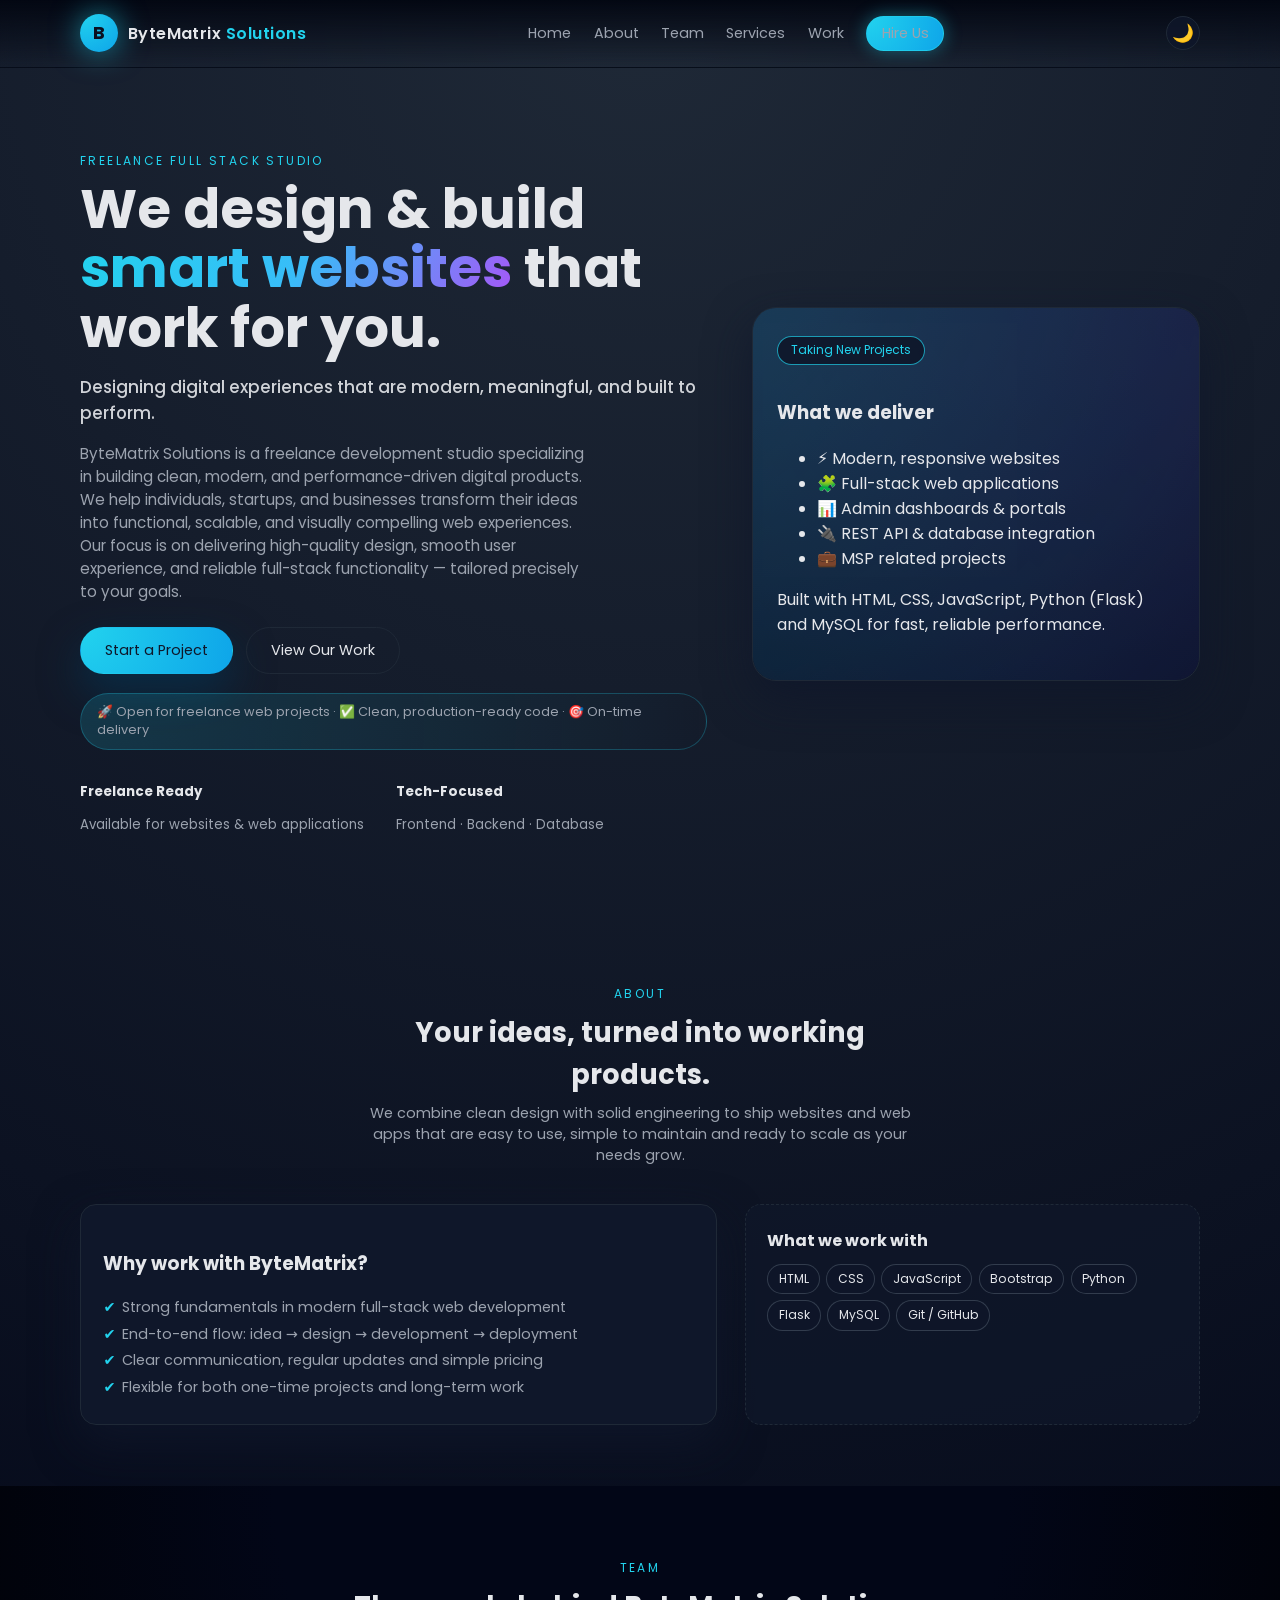
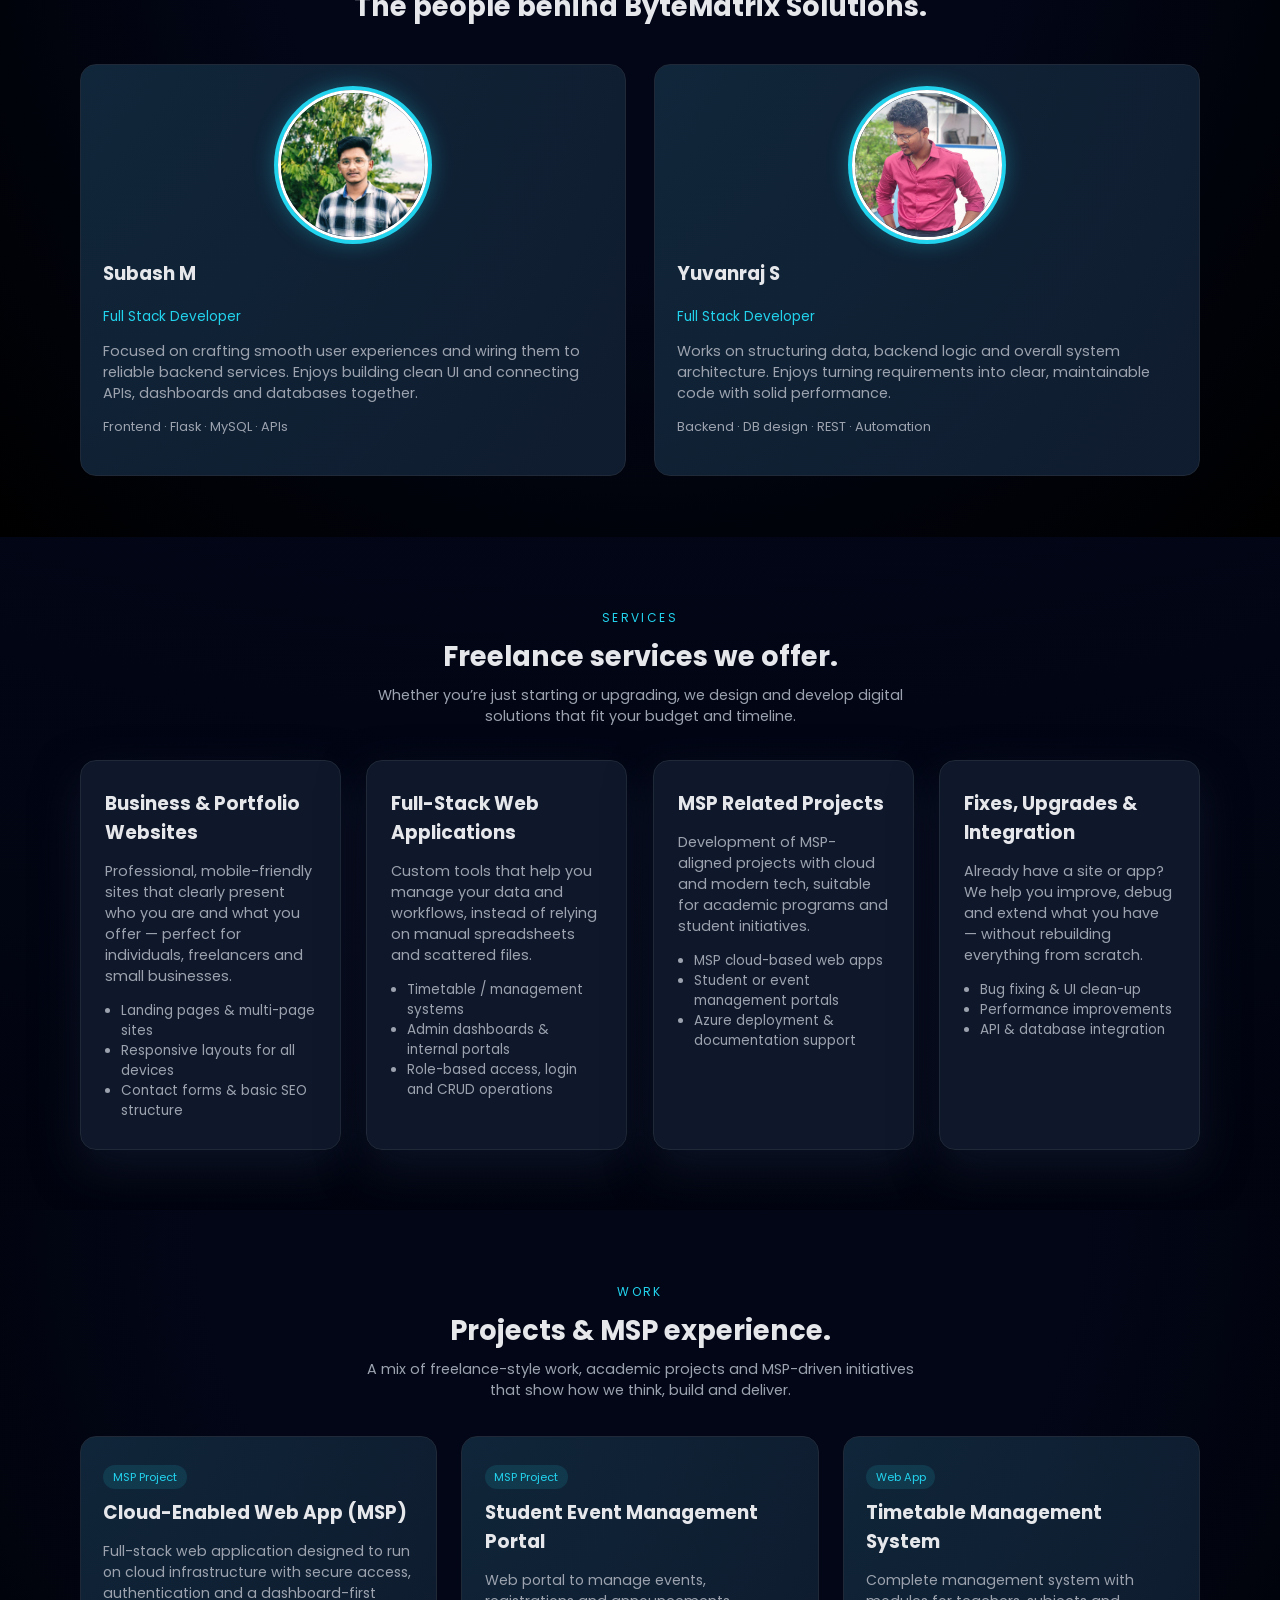
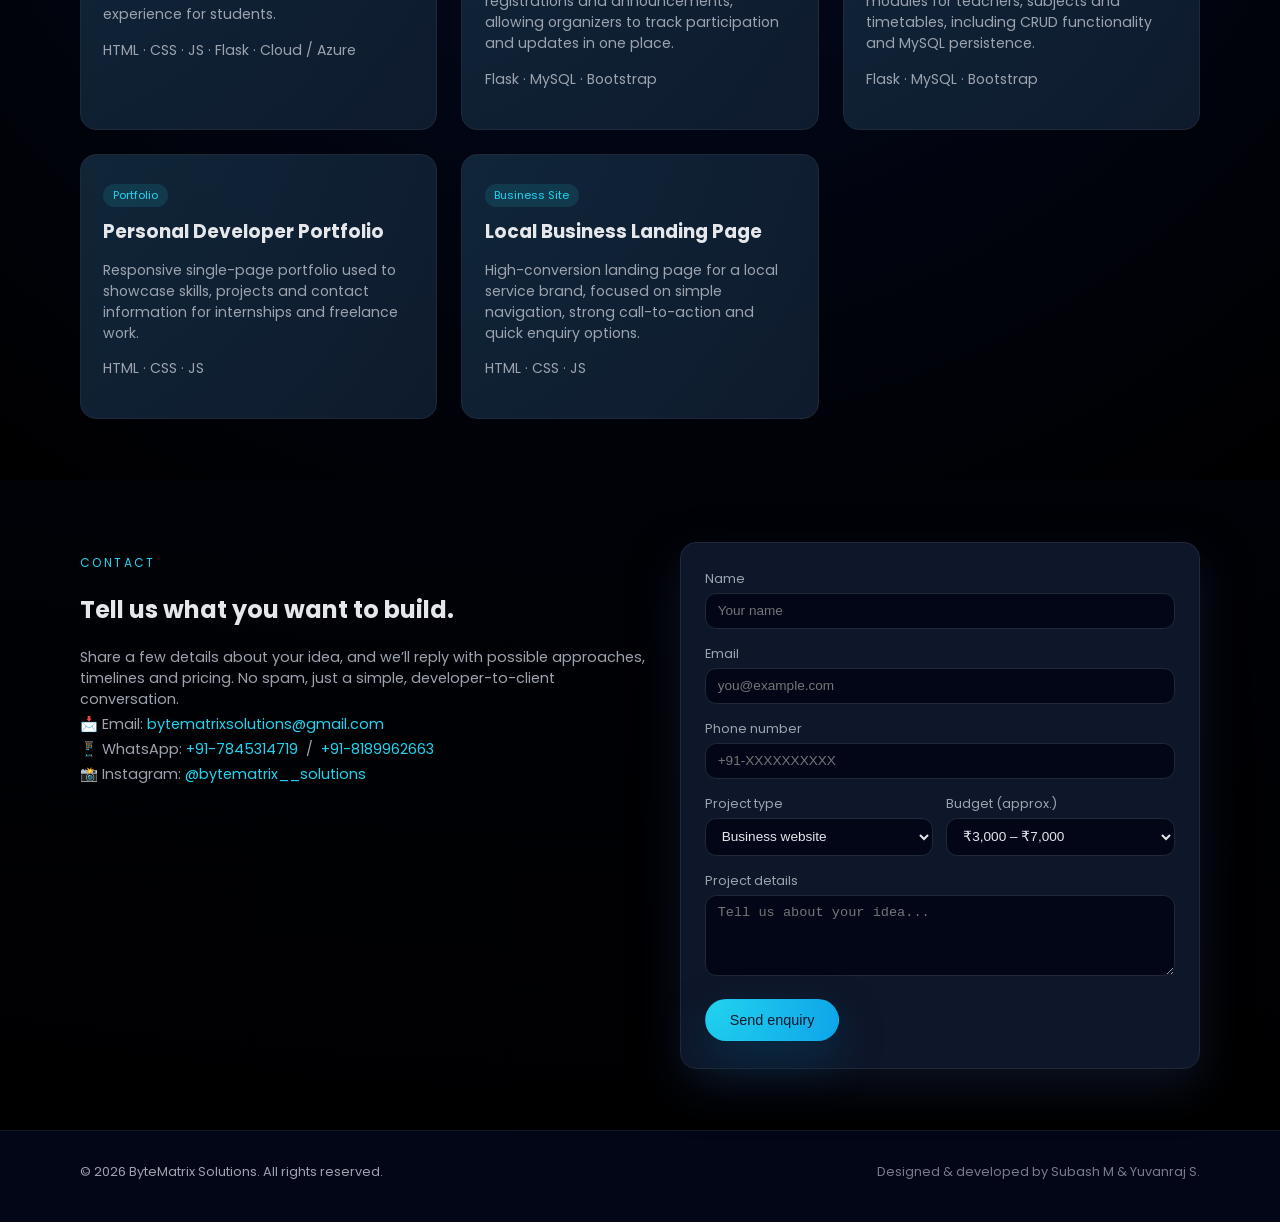
==== index.html @ 382fa7ca "Add files via upload" ====
<!DOCTYPE html>
<html lang="en">
<head>
  <!-- Basic Meta -->
  <meta charset="UTF-8" />
  <meta name="viewport" content="width=device-width, initial-scale=1.0" />

  <title>ByteMatrix Solutions | Freelance Full Stack Developers</title>
  <meta name="description"
        content="ByteMatrix Solutions is a freelance full stack studio building modern, performance-focused websites and web applications for individuals, startups, and small businesses." />

  <!-- Google Fonts -->
  <link rel="preconnect" href="https://fonts.googleapis.com" />
  <link rel="preconnect" href="https://fonts.gstatic.com" crossorigin />
  <link
    href="https://fonts.googleapis.com/css2?family=Poppins:wght@300;400;500;600;700&display=swap"
    rel="stylesheet"
  />

  <!-- Styles -->
  <link rel="stylesheet" href="style.css" />

  <!-- Google Analytics (replace G-XXXXXXX with your real ID when ready) -->
  <script async src="https://www.googletagmanager.com/gtag/js?id=G-XXXXXXX"></script>
  <script>
    window.dataLayer = window.dataLayer || [];
    function gtag(){dataLayer.push(arguments);}
    gtag('js', new Date());
    gtag('config', 'G-XXXXXXX');
  </script>
</head>

<body data-theme="dark">
  <!-- NAVBAR -->
  <header class="navbar">
    <div class="container nav-inner">
      <div class="logo">
        <span class="logo-icon">B</span>
        <span class="logo-text">ByteMatrix<span> Solutions</span></span>
      </div>

      <nav class="nav-links" id="navLinks">
        <a href="#home">Home</a>
        <a href="#about">About</a>
        <a href="#team">Team</a>
        <a href="#services">Services</a>
        <a href="#work">Work</a>
        <a href="#contact" class="btn-nav">Hire Us</a>
      </nav>

      <div class="nav-right">
        <!-- Theme toggle -->
        <button class="theme-toggle" id="themeToggle" aria-label="Toggle light/dark theme">
          <span class="icon-moon">🌙</span>
          <span class="icon-sun">☀️</span>
        </button>

        <!-- Mobile nav toggle -->
        <button class="nav-toggle" id="navToggle" aria-label="Toggle navigation menu">
          <span></span>
          <span></span>
        </button>
      </div>
    </div>
  </header>

  <!-- MAIN CONTENT -->
  <main>
    <!-- HERO -->
    <section id="home" class="hero reveal">
      <div class="container hero-grid">
        <div class="hero-text">
          <p class="eyebrow">Freelance Full Stack Studio</p>
          <h1>
            We design &amp; build<br />
            <span class="accent">smart websites</span> that work for you.
          </h1>

          <p class="tagline">
            Designing digital experiences that are modern, meaningful, and built to perform.
          </p>

          <p class="hero-sub">
            ByteMatrix Solutions is a freelance development studio specializing in building clean,
            modern, and performance-driven digital products. We help individuals, startups, and
            businesses transform their ideas into functional, scalable, and visually compelling web
            experiences. Our focus is on delivering high-quality design, smooth user experience, and
            reliable full-stack functionality — tailored precisely to your goals.
          </p>

          <div class="hero-actions">
            <a href="#contact" class="btn primary">Start a Project</a>
            <a href="#work" class="btn ghost">View Our Work</a>
          </div>

          <!-- Hero highlight strip -->
          <div class="hero-strip">
            <span>🚀 Open for freelance web projects · ✅ Clean, production-ready code · 🎯 On-time delivery</span>
          </div>

          <div class="hero-meta">
            <div>
              <h4>Freelance Ready</h4>
              <p>Available for websites &amp; web applications</p>
            </div>
            <div>
              <h4>Tech-Focused</h4>
              <p>Frontend · Backend · Database</p>
            </div>
          </div>
        </div>

        <aside class="hero-card" aria-label="What ByteMatrix delivers">
          <div class="hero-badge">Taking New Projects</div>
          <h3>What we deliver</h3>
          <ul>
            <li>⚡ Modern, responsive websites</li>
            <li>🧩 Full-stack web applications</li>
            <li>📊 Admin dashboards &amp; portals</li>
            <li>🔌 REST API &amp; database integration</li>
            <li>💼 MSP related projects</li>
          </ul>
          <p class="hero-note">
            Built with HTML, CSS, JavaScript, Python (Flask) and MySQL for fast, reliable performance.
          </p>
        </aside>
      </div>
    </section>

    <!-- ABOUT -->
    <section id="about" class="section reveal">
      <div class="container section-header">
        <p class="eyebrow">About</p>
        <h2>Your ideas, turned into working products.</h2>
        <p class="section-sub">
          We combine clean design with solid engineering to ship websites and web apps that are
          easy to use, simple to maintain and ready to scale as your needs grow.
        </p>
      </div>

      <div class="container about-grid">
        <article class="about-card">
          <h3>Why work with ByteMatrix?</h3>
          <ul class="check-list">
            <li>Strong fundamentals in modern full-stack web development</li>
            <li>End-to-end flow: idea → design → development → deployment</li>
            <li>Clear communication, regular updates and simple pricing</li>
            <li>Flexible for both one-time projects and long-term work</li>
          </ul>
        </article>

        <aside class="about-tags" aria-label="Tech stack">
          <h4>What we work with</h4>
          <div class="tags">
            <span>HTML</span>
            <span>CSS</span>
            <span>JavaScript</span>
            <span>Bootstrap</span>
            <span>Python</span>
            <span>Flask</span>
            <span>MySQL</span>
            <span>Git / GitHub</span>
          </div>
        </aside>
      </div>
    </section>

    <!-- TEAM -->
    <section id="team" class="section section-alt reveal">
      <div class="container section-header">
        <p class="eyebrow">Team</p>
        <h2>The people behind ByteMatrix Solutions.</h2>
      </div>

      <div class="container team-grid">
        <!-- Subash -->
        <article class="team-card">
          <img src="subash.jpeg" alt="Portrait of Subash M" class="member-photo-circle" />
          <h3>Subash M</h3>
          <p class="role">Full Stack Developer</p>
          <p class="bio">
            Focused on crafting smooth user experiences and wiring them to reliable backend
            services. Enjoys building clean UI and connecting APIs, dashboards and databases
            together.
          </p>
          <p class="skills">
            Frontend · Flask · MySQL · APIs
          </p>
        </article>

        <!-- Yuvan -->
        <article class="team-card">
          <img src="yuvan.jpeg" alt="Portrait of Yuvanraj S" class="member-photo-circle member-photo-yuvan" />
          <h3>Yuvanraj S</h3>
          <p class="role">Full Stack Developer</p>
          <p class="bio">
            Works on structuring data, backend logic and overall system architecture. Enjoys
            turning requirements into clear, maintainable code with solid performance.
          </p>
          <p class="skills">
            Backend · DB design · REST · Automation
          </p>
        </article>
      </div>
    </section>

    <!-- SERVICES -->
    <section id="services" class="section reveal">
      <div class="container section-header">
        <p class="eyebrow">Services</p>
        <h2>Freelance services we offer.</h2>
        <p class="section-sub">
          Whether you’re just starting or upgrading, we design and develop digital solutions
          that fit your budget and timeline.
        </p>
      </div>

      <div class="container services-grid">
        <!-- Service 1 -->
        <article class="service-card">
          <h3>Business &amp; Portfolio Websites</h3>
          <p>
            Professional, mobile-friendly sites that clearly present who you are and what you
            offer — perfect for individuals, freelancers and small businesses.
          </p>
          <ul>
            <li>Landing pages &amp; multi-page sites</li>
            <li>Responsive layouts for all devices</li>
            <li>Contact forms &amp; basic SEO structure</li>
          </ul>
        </article>

        <!-- Service 2 -->
        <article class="service-card">
          <h3>Full-Stack Web Applications</h3>
          <p>
            Custom tools that help you manage your data and workflows, instead of relying on
            manual spreadsheets and scattered files.
          </p>
          <ul>
            <li>Timetable / management systems</li>
            <li>Admin dashboards &amp; internal portals</li>
            <li>Role-based access, login and CRUD operations</li>
          </ul>
        </article>

        <!-- Service 3 -->
        <article class="service-card">
          <h3>MSP Related Projects</h3>
          <p>
            Development of MSP-aligned projects with cloud and modern tech, suitable for academic
            programs and student initiatives.
          </p>
          <ul>
            <li>MSP cloud-based web apps</li>
            <li>Student or event management portals</li>
            <li>Azure deployment &amp; documentation support</li>
          </ul>
        </article>

        <!-- Service 4 -->
        <article class="service-card">
          <h3>Fixes, Upgrades &amp; Integration</h3>
          <p>
            Already have a site or app? We help you improve, debug and extend what you have —
            without rebuilding everything from scratch.
          </p>
          <ul>
            <li>Bug fixing &amp; UI clean-up</li>
            <li>Performance improvements</li>
            <li>API &amp; database integration</li>
          </ul>
        </article>
      </div>
    </section>

    <!-- WORK -->
    <section id="work" class="section section-alt reveal">
      <div class="container section-header">
        <p class="eyebrow">Work</p>
        <h2>Projects &amp; MSP experience.</h2>
        <p class="section-sub">
          A mix of freelance-style work, academic projects and MSP-driven initiatives that show
          how we think, build and deliver.
        </p>
      </div>

      <div class="container work-grid">
        <!-- Project 1 -->
        <article class="work-card">
          <div class="work-tag">MSP Project</div>
          <h3>Cloud-Enabled Web App (MSP)</h3>
          <p>
            Full-stack web application designed to run on cloud infrastructure with secure access,
            authentication and a dashboard-first experience for students.
          </p>
          <p class="stack">HTML · CSS · JS · Flask · Cloud / Azure</p>
        </article>

        <!-- Project 2 -->
        <article class="work-card">
          <div class="work-tag">MSP Project</div>
          <h3>Student Event Management Portal</h3>
          <p>
            Web portal to manage events, registrations and announcements, allowing organizers to
            track participation and updates in one place.
          </p>
          <p class="stack">Flask · MySQL · Bootstrap</p>
        </article>

        <!-- Project 3 -->
        <article class="work-card">
          <div class="work-tag">Web App</div>
          <h3>Timetable Management System</h3>
          <p>
            Complete management system with modules for teachers, subjects and timetables,
            including CRUD functionality and MySQL persistence.
          </p>
          <p class="stack">Flask · MySQL · Bootstrap</p>
        </article>

        <!-- Project 4 -->
        <article class="work-card">
          <div class="work-tag">Portfolio</div>
          <h3>Personal Developer Portfolio</h3>
          <p>
            Responsive single-page portfolio used to showcase skills, projects and contact
            information for internships and freelance work.
          </p>
          <p class="stack">HTML · CSS · JS</p>
        </article>

        <!-- Project 5 -->
        <article class="work-card">
          <div class="work-tag">Business Site</div>
          <h3>Local Business Landing Page</h3>
          <p>
            High-conversion landing page for a local service brand, focused on simple navigation,
            strong call-to-action and quick enquiry options.
          </p>
          <p class="stack">HTML · CSS · JS</p>
        </article>
      </div>
    </section>

    <!-- CONTACT -->
    <section id="contact" class="section reveal">
      <div class="container contact-grid">
        <div>
          <p class="eyebrow">Contact</p>
          <h2>Tell us what you want to build.</h2>
          <p class="section-sub">
            Share a few details about your idea, and we’ll reply with possible approaches, timelines
            and pricing. No spam, just a simple, developer-to-client conversation.
          </p>

          <div class="contact-meta">
            <p>
              📩 Email:
              <a href="mailto:bytematrixsolutions@gmail.com">
                bytematrixsolutions@gmail.com
              </a>
            </p>

            <p>
              📱 WhatsApp:
              <a href="https://wa.me/917845314719" target="_blank" rel="noopener noreferrer">
                +91-7845314719
              </a>
              &nbsp;/&nbsp;
              <a href="https://wa.me/918189962663" target="_blank" rel="noopener noreferrer">
                +91-8189962663
              </a>
            </p>

            <p>
              📸 Instagram:
              <a href="https://www.instagram.com/bytematrix__solutions?igsh=MW5uZ2N6MXJtbTRqbg=="
                 target="_blank" rel="noopener noreferrer">
                @bytematrix__solutions
              </a>
            </p>
          </div>
        </div>

        <!-- CONTACT FORM (sends to Flask /contact) -->
        <form class="contact-form"
              action="http://127.0.0.1:5000/contact"
              method="POST">
          <div class="field">
            <label for="name">Name</label>
            <input
              id="name"
              name="name"
              type="text"
              placeholder="Your name"
              required
            />
          </div>

          <div class="field">
            <label for="email">Email</label>
            <input
              id="email"
              name="email"
              type="email"
              placeholder="you@example.com"
              required
            />
          </div>

          <div class="field">
            <label for="phone">Phone number</label>
            <input
              id="phone"
              name="phone"
              type="tel"
              placeholder="+91-XXXXXXXXXX"
              required
            />
          </div>

          <div class="field two-col">
            <div>
              <label for="projectType">Project type</label>
              <select id="projectType" name="projectType">
                <option>Business website</option>
                <option>Portfolio website</option>
                <option>Web application</option>
                <option>Dashboard / internal tool</option>
                <option>Other</option>
              </select>
            </div>

            <div>
              <label for="budget">Budget (approx.)</label>
              <select id="budget" name="budget">
                <option>₹3,000 – ₹7,000</option>
                <option>₹7,000 – ₹15,000</option>
                <option>₹15,000 – ₹30,000</option>
                <option>₹30,000+</option>
              </select>
            </div>
          </div>

          <div class="field">
            <label for="message">Project details</label>
            <textarea
              id="message"
              name="message"
              rows="4"
              placeholder="Tell us about your idea..."
            ></textarea>
          </div>

          <button type="submit" class="btn primary full-width">
            Send enquiry
          </button>
        </form>
      </div>
    </section>
  </main>

  <!-- FOOTER -->
  <footer class="footer">
    <div class="container footer-inner">
      <p>© <span id="year"></span> ByteMatrix Solutions. All rights reserved.</p>
      <p class="footer-made">
        Designed &amp; developed by Subash M &amp; Yuvanraj S.
      </p>
    </div>
  </footer>

  <!-- SCROLL TO TOP BUTTON -->
  <button id="scrollTopBtn" class="scroll-top" aria-label="Scroll to top">↑</button>

  <!-- Scripts -->
  <script src="script.js"></script>
</body>
</html>
---- style.css ----
:root {
  --bg: #050816;
  --bg-alt: #0b1020;
  --card: #0f172a;
  --accent: #22d3ee;
  --accent-soft: rgba(34, 211, 238, 0.12);
  --text: #e5e7eb;
  --muted: #9ca3af;
  --border: #1f2937;
  --radius-lg: 1.5rem;
  --radius-md: 1rem;
  --shadow-soft: 0 18px 45px rgba(15, 23, 42, 0.8);
  --nav-bg: linear-gradient(to bottom, rgba(3, 7, 18, 0.98), transparent);
  --footer-bg: #020617;
}

/* LIGHT THEME OVERRIDES */
body[data-theme="light"] {
  --bg: #f3f4f6;
  --bg-alt: #e5e7eb;
  --card: #ffffff;
  --accent: #0ea5e9;
  --accent-soft: rgba(14, 165, 233, 0.11);
  --text: #0f172a;
  --muted: #6b7280;
  --border: #d1d5db;
  --shadow-soft: 0 18px 35px rgba(148, 163, 184, 0.45);
  --nav-bg: linear-gradient(to bottom, rgba(243, 244, 246, 0.96), transparent);
  --footer-bg: #e5e7eb;
}

/* RESET / BASE */

*,
*::before,
*::after {
  box-sizing: border-box;
}

html,
body {
  margin: 0;
  padding: 0;
  font-family: "Poppins", system-ui, -apple-system, BlinkMacSystemFont,
    "Segoe UI", sans-serif;
  background: radial-gradient(circle at top, #1f2937 0, #020617 45%, #000 100%);
  color: var(--text);
  scroll-behavior: smooth;
}

body[data-theme="light"] {
  background: radial-gradient(circle at top, #ffffff 0, #e5e7eb 55%, #d1d5db 100%);
}

img {
  max-width: 100%;
  display: block;
}

a {
  text-decoration: none;
  color: inherit;
}

.container {
  width: min(1120px, 92vw);
  margin-inline: auto;
}

/* NAVBAR */

.navbar {
  position: sticky;
  top: 0;
  z-index: 20;
  backdrop-filter: blur(18px);
  background: var(--nav-bg);
  border-bottom: 1px solid rgba(31, 41, 55, 0.18);
}

.nav-inner {
  display: flex;
  align-items: center;
  justify-content: space-between;
  padding: 0.9rem 0;
}

.logo {
  display: flex;
  align-items: center;
  gap: 0.6rem;
}

.logo-icon {
  width: 38px;
  height: 38px;
  border-radius: 999px;
  background: radial-gradient(circle at 10% 0, #22d3ee, #0ea5e9);
  display: grid;
  place-items: center;
  font-weight: 700;
  font-size: 1.1rem;
  color: #0b1020;
  box-shadow: 0 0 30px rgba(34, 211, 238, 0.6);
}

body[data-theme="light"] .logo-icon {
  color: #020617;
}

.logo-text {
  font-weight: 600;
  letter-spacing: 0.03em;
  font-size: 1rem;
}

.logo-text span {
  color: var(--accent);
}

.nav-links {
  display: flex;
  align-items: center;
  gap: 1.4rem;
  font-size: 0.9rem;
}

.nav-links a {
  color: var(--muted);
  position: relative;
}

.nav-links a::after {
  content: "";
  position: absolute;
  left: 0;
  bottom: -0.25rem;
  width: 0;
  height: 2px;
  border-radius: 999px;
  background: var(--accent);
  transition: width 0.25s ease;
}

.nav-links a:hover {
  color: var(--text);
}

.nav-links a:hover::after {
  width: 100%;
}

.btn-nav {
  padding: 0.4rem 0.9rem;
  border-radius: 999px;
  border: 1px solid rgba(34, 211, 238, 0.7);
  color: #e0f2fe;
  background: radial-gradient(circle at top left, #22d3ee, #0ea5e9);
  box-shadow: 0 0 18px rgba(34, 211, 238, 0.4);
}

body[data-theme="light"] .btn-nav {
  color: #020617;
}

/* NAV RIGHT AREA */

.nav-right {
  display: flex;
  align-items: center;
  gap: 0.6rem;
}

/* THEME TOGGLE */

.theme-toggle {
  width: 34px;
  height: 34px;
  border-radius: 999px;
  border: 1px solid #1f2937;
  background: rgba(15, 23, 42, 0.9);
  display: grid;
  place-items: center;
  cursor: pointer;
  font-size: 1.1rem;
  position: relative;
  overflow: hidden;
}

body[data-theme="light"] .theme-toggle {
  background: #ffffff;
  border-color: #d1d5db;
}

.theme-toggle .icon-moon,
.theme-toggle .icon-sun {
  position: absolute;
  transition: transform 0.25s ease, opacity 0.25s ease;
}

body[data-theme="dark"] .icon-moon {
  opacity: 1;
  transform: translateY(0);
}
body[data-theme="dark"] .icon-sun {
  opacity: 0;
  transform: translateY(12px);
}

body[data-theme="light"] .icon-moon {
  opacity: 0;
  transform: translateY(-12px);
}
body[data-theme="light"] .icon-sun {
  opacity: 1;
  transform: translateY(0);
}

/* NAV TOGGLE (MOBILE) */

.nav-toggle {
  display: none;
  flex-direction: column;
  justify-content: center;
  gap: 0.25rem;
  width: 32px;
  height: 32px;
  border-radius: 999px;
  border: 1px solid #1f2937;
  background: rgba(15, 23, 42, 0.9);
  cursor: pointer;
}

body[data-theme="light"] .nav-toggle {
  background: #f9fafb;
  border-color: #d1d5db;
}

.nav-toggle span {
  height: 2px;
  width: 60%;
  background: #e5e7eb;
  border-radius: 999px;
  margin-inline: auto;
  transition: 0.25s ease;
}

body[data-theme="light"] .nav-toggle span {
  background: #111827;
}

/* HERO */

.hero {
  padding: 4.5rem 0 4rem;
}

.hero-grid {
  display: grid;
  grid-template-columns: minmax(0, 1.4fr) minmax(0, 1fr);
  gap: 2.8rem;
  align-items: center;
}

.eyebrow {
  font-size: 0.75rem;
  letter-spacing: 0.2em;
  text-transform: uppercase;
  color: var(--accent);
  margin-bottom: 0.6rem;
}

.hero h1 {
  font-size: clamp(2.3rem, 3.2vw + 1.5rem, 3.4rem);
  line-height: 1.1;
  margin: 0 0 0.9rem;
}

.accent {
  background: linear-gradient(120deg, #22d3ee, #38bdf8, #a855f7);
  -webkit-background-clip: text;
  color: transparent;
}

.tagline {
  font-size: 1.05rem;
  color: var(--text);
  font-weight: 500;
  margin: 0.5rem 0 1rem;
  opacity: 0.9;
}

.hero-sub {
  color: var(--muted);
  max-width: 32rem;
  font-size: 0.95rem;
}

.hero-actions {
  margin-top: 1.5rem;
  display: flex;
  flex-wrap: wrap;
  gap: 0.8rem;
}

/* HERO STRIP */

.hero-strip {
  margin-top: 1.2rem;
  display: inline-flex;
  align-items: center;
  padding: 0.6rem 1rem;
  border-radius: 999px;
  border: 1px solid rgba(34, 211, 238, 0.25);
  background: radial-gradient(circle at left, rgba(34, 211, 238, 0.16), transparent);
  font-size: 0.8rem;
  color: var(--muted);
}

/* BUTTONS */

.btn {
  display: inline-flex;
  align-items: center;
  justify-content: center;
  padding: 0.75rem 1.5rem;
  border-radius: 999px;
  border: 1px solid transparent;
  font-size: 0.9rem;
  cursor: pointer;
  transition: transform 0.25s ease, box-shadow 0.25s ease,
    background 0.25s ease, border-color 0.25s ease, color 0.25s ease;
}

.btn.primary {
  background: radial-gradient(circle at top left, #22d3ee, #0ea5e9);
  color: #0f172a;
  box-shadow: 0 18px 40px rgba(8, 47, 73, 0.9);
}

.btn.primary:hover {
  transform: translateY(-1px);
  box-shadow: 0 22px 55px rgba(8, 47, 73, 1);
}

.btn.ghost {
  background: transparent;
  border-color: #1f2937;
  color: var(--text);
}

body[data-theme="light"] .btn.ghost {
  border-color: #d1d5db;
}

.btn.ghost:hover {
  border-color: var(--accent);
  background: rgba(15, 23, 42, 0.8);
  color: #e5e7eb;
}

body[data-theme="light"] .btn.ghost:hover {
  background: #e5e7eb;
  color: #0f172a;
}

.hero-meta {
  margin-top: 2rem;
  display: flex;
  flex-wrap: wrap;
  gap: 2rem;
  font-size: 0.83rem;
  color: var(--muted);
}

.hero-meta h4 {
  margin: 0 0 0.2rem;
  color: var(--text);
}

/* HERO CARD */

.hero-card {
  background: radial-gradient(circle at top left, var(--card), #020617);
  border-radius: var(--radius-lg);
  border: 1px solid var(--border);
  padding: 1.7rem 1.5rem;
  box-shadow: var(--shadow-soft);
  position: relative;
  overflow: hidden;
}

body[data-theme="light"] .hero-card {
  background: radial-gradient(circle at top left, #ffffff, #f3f4f6);
}

.hero-card::before {
  content: "";
  position: absolute;
  inset: -40%;
  background: radial-gradient(circle at 0 0, rgba(34, 211, 238, 0.32), transparent),
    radial-gradient(circle at 100% 0, rgba(168, 85, 247, 0.25), transparent);
  opacity: 0.7;
  pointer-events: none;
}

.hero-card > * {
  position: relative;
}

.hero-badge {
  display: inline-flex;
  align-items: center;
  gap: 0.4rem;
  padding: 0.3rem 0.8rem;
  border-radius: 999px;
  background: rgba(15, 23, 42, 0.9);
  border: 1px solid rgba(34, 211, 238, 0.7);
  color: var(--accent);
  font-size: 0.75rem;
  margin-bottom: 0.9rem;
}

body[data-theme="light"] .hero-badge {
  background: #eff6ff;
}

/* SECTIONS */

.section {
  padding: 3.8rem 0;
}

.section-alt {
  background: radial-gradient(circle at top, #020617, #020617 40%, #000 100%);
}

body[data-theme="light"] .section-alt {
  background: radial-gradient(circle at top, #f9fafb, #e5e7eb 45%, #d1d5db 100%);
}

.section-header {
  text-align: center;
  max-width: 36rem;
}

.section-header h2 {
  margin: 0.3rem 0 0.4rem;
  font-size: 1.7rem;
}

.section-sub {
  margin: 0;
  color: var(--muted);
  font-size: 0.9rem;
}

/* ABOUT */

.about-grid {
  margin-top: 2.4rem;
  display: grid;
  grid-template-columns: minmax(0, 1.4fr) minmax(0, 1fr);
  gap: 1.8rem;
}

.about-card {
  padding: 1.6rem 1.4rem;
  border-radius: var(--radius-md);
  border: 1px solid var(--border);
  background: linear-gradient(135deg, var(--card), var(--card));
  box-shadow: var(--shadow-soft);
}

.check-list {
  list-style: none;
  padding: 0;
  margin: 0.8rem 0 0;
  color: var(--muted);
  font-size: 0.9rem;
}

.check-list li::before {
  content: "✔";
  color: var(--accent);
  margin-right: 0.4rem;
}

.check-list li + li {
  margin-top: 0.35rem;
}

.about-tags {
  padding: 1.4rem 1.3rem;
  border-radius: var(--radius-md);
  border: 1px dashed var(--border);
  background: rgba(15, 23, 42, 0.75);
}

body[data-theme="light"] .about-tags {
  background: #f9fafb;
}

.about-tags h4 {
  margin-top: 0;
  margin-bottom: 0.7rem;
}

.tags {
  display: flex;
  flex-wrap: wrap;
  gap: 0.4rem;
}

.tags span {
  font-size: 0.76rem;
  padding: 0.32rem 0.65rem;
  border-radius: 999px;
  background: rgba(15, 23, 42, 0.9);
  border: 1px solid rgba(55, 65, 81, 0.9);
  color: #e5e7eb;
}

body[data-theme="light"] .tags span {
  background: #e5e7eb;
  border-color: #cbd5f5;
  color: #111827;
}

/* TEAM */

.team-grid {
  margin-top: 2.2rem;
  display: grid;
  grid-template-columns: repeat(2, minmax(0, 1fr));
  gap: 1.7rem;
}

.team-card {
  border-radius: var(--radius-md);
  border: 1px solid var(--border);
  background: radial-gradient(circle at top left, var(--card), var(--card));
  padding: 1.6rem 1.4rem;
  position: relative;
  overflow: hidden;
}

body[data-theme="light"] .team-card {
  background: #ffffff;
}

.team-card::before {
  content: "";
  position: absolute;
  inset: -40%;
  background: radial-gradient(circle at 0 0, rgba(34, 211, 238, 0.15), transparent);
  opacity: 0.7;
}

.team-card > * {
  position: relative;
}

.role {
  font-size: 0.85rem;
  color: var(--accent);
  margin-top: 0;
}

.bio {
  font-size: 0.9rem;
  color: var(--muted);
}

.skills {
  font-size: 0.8rem;
  color: var(--muted);
  margin-top: 0.7rem;
}

/* MEMBER PHOTOS */

.member-photo-circle {
  width: 150px;
  height: 150px;
  border-radius: 50%;
  object-fit: cover;
  object-position: 50% 50%;
  margin: 0 auto 1rem;
  display: block;
  border: 3px solid #fff;
  box-shadow:
    0 0 0 4px var(--accent),
    0 0 25px rgba(34, 211, 238, 0.45);
}

.member-photo-yuvan {
  object-position: 50% 20%;
}

/* SERVICES */

.services-grid {
  margin-top: 2.1rem;
  display: grid;
  grid-template-columns: repeat(4, minmax(0, 1fr));
  gap: 1.6rem;
}

.service-card {
  padding: 1.7rem 1.5rem;
  border-radius: var(--radius-md);
  background: radial-gradient(circle at top left, var(--card), var(--card));
  border: 1px solid var(--border);
  box-shadow: var(--shadow-soft);
}

body[data-theme="light"] .service-card {
  background: #ffffff;
}

.service-card h3 {
  margin-top: 0;
  margin-bottom: 0.5rem;
}

.service-card p {
  font-size: 0.9rem;
  color: var(--muted);
}

.service-card ul {
  margin: 0.7rem 0 0;
  padding-left: 1rem;
  color: var(--muted);
  font-size: 0.85rem;
}

/* WORK */

.work-grid {
  margin-top: 2.2rem;
  display: grid;
  grid-template-columns: repeat(3, minmax(0, 1fr));
  gap: 1.5rem;
}

.work-card {
  padding: 1.6rem 1.4rem;
  border-radius: var(--radius-md);
  background: rgba(15, 23, 42, 0.96);
  border: 1px solid var(--border);
  position: relative;
  overflow: hidden;
  transition: transform 0.25s ease, box-shadow 0.25s ease,
    border-color 0.25s ease;
}

body[data-theme="light"] .work-card {
  background: #ffffff;
}

.work-card::before {
  content: "";
  position: absolute;
  inset: -40%;
  background: radial-gradient(circle at 0 0, rgba(34, 211, 238, 0.15), transparent);
  opacity: 0.7;
}

.work-card > * {
  position: relative;
}

.work-card:hover {
  transform: translateY(-4px);
  border-color: rgba(34, 211, 238, 0.7);
  box-shadow: 0 26px 70px rgba(15, 23, 42, 0.9);
}

body[data-theme="light"] .work-card:hover {
  box-shadow: 0 26px 70px rgba(148, 163, 184, 0.7);
}

.work-tag {
  display: inline-flex;
  padding: 0.2rem 0.6rem;
  border-radius: 999px;
  background: var(--accent-soft);
  color: var(--accent);
  font-size: 0.7rem;
  margin-bottom: 0.6rem;
}

.work-card h3 {
  margin: 0 0 0.4rem;
}

.work-card p {
  font-size: 0.88rem;
  color: var(--muted);
}

.stack {
  margin-top: 0.8rem;
  font-size: 0.76rem;
  color: var(--accent);
}

/* CONTACT */

.contact-grid {
  display: grid;
  grid-template-columns: minmax(0, 1.2fr) minmax(0, 1.1fr);
  gap: 2rem;
  align-items: flex-start;
}

.contact-meta p {
  margin: 0.25rem 0;
  font-size: 0.9rem;
  color: var(--muted);
}

.contact-meta a {
  color: var(--accent);
}

.contact-form {
  padding: 1.7rem 1.5rem;
  border-radius: var(--radius-md);
  background: rgba(15, 23, 42, 0.98);
  border: 1px solid var(--border);
  box-shadow: var(--shadow-soft);
}

body[data-theme="light"] .contact-form {
  background: #ffffff;
}

.field {
  margin-bottom: 1rem;
}

.field label {
  display: block;
  font-size: 0.8rem;
  margin-bottom: 0.3rem;
  color: var(--muted);
}

input,
select,
textarea {
  width: 100%;
  background: #020617;
  border-radius: 0.7rem;
  border: 1px solid #1f2937;
  padding: 0.6rem 0.75rem;
  font-size: 0.85rem;
  color: var(--text);
  outline: none;
  transition: border-color 0.25s ease, box-shadow 0.25s ease,
    background 0.25s ease;
}

body[data-theme="light"] input,
body[data-theme="light"] select,
body[data-theme="light"] textarea {
  background: #f9fafb;
  border-color: #d1d5db;
  color: #111827;
}

input:focus,
select:focus,
textarea:focus {
  border-color: var(--accent);
  box-shadow: 0 0 0 1px rgba(34, 211, 238, 0.3);
  background: #020617;
}

body[data-theme="light"] input:focus,
body[data-theme="light"] select:focus,
body[data-theme="light"] textarea:focus {
  background: #ffffff;
}

textarea {
  resize: vertical;
}

.two-col {
  display: grid;
  grid-template-columns: repeat(2, minmax(0, 1fr));
  gap: 0.8rem;
}

/* FOOTER */

.footer {
  border-top: 1px solid #111827;
  padding: 1.2rem 0 1.8rem;
  background: var(--footer-bg);
}

.footer-inner {
  display: flex;
  justify-content: space-between;
  align-items: center;
  gap: 1rem;
  font-size: 0.8rem;
  color: var(--muted);
}

.footer-made {
  opacity: 0.75;
}

/* SCROLL TO TOP BUTTON */

.scroll-top {
  position: fixed;
  right: 1.4rem;
  bottom: 1.4rem;
  width: 40px;
  height: 40px;
  border-radius: 999px;
  border: 1px solid rgba(148, 163, 184, 0.7);
  background: rgba(15, 23, 42, 0.95);
  color: #e5e7eb;
  display: flex;
  align-items: center;
  justify-content: center;
  font-size: 1.1rem;
  cursor: pointer;
  opacity: 0;
  pointer-events: none;
  transform: translateY(6px);
  transition: opacity 0.2s ease, transform 0.2s ease;
  box-shadow: 0 10px 32px rgba(15, 23, 42, 0.9);
  z-index: 15;
}

.scroll-top.show {
  opacity: 1;
  pointer-events: auto;
  transform: translateY(0);
}

.scroll-top:hover {
  transform: translateY(-2px);
}

body[data-theme="light"] .scroll-top {
  background: #f9fafb;
  color: #0f172a;
  border-color: #d1d5db;
  box-shadow: 0 10px 22px rgba(148, 163, 184, 0.7);
}

/* REVEAL ANIMATIONS */

.reveal {
  opacity: 0;
  transform: translateY(32px);
  transition: opacity 0.65s ease, transform 0.65s ease;
  will-change: opacity, transform;
}

.reveal.visible {
  opacity: 1;
  transform: translateY(0);
}

/* RESPONSIVE */

@media (max-width: 900px) {
  .hero-grid,
  .about-grid,
  .services-grid,
  .work-grid,
  .contact-grid {
    grid-template-columns: minmax(0, 1fr);
  }

  .team-grid {
    grid-template-columns: minmax(0, 1fr);
  }

  .hero-card {
    order: -1;
  }

  .services-grid,
  .work-grid {
    gap: 1.3rem;
  }

  .services-grid {
    grid-template-columns: repeat(2, minmax(0, 1fr));
  }

  .footer-inner {
    flex-direction: column;
    text-align: center;
  }
}

@media (max-width: 720px) {
  .nav-toggle {
    display: flex;
  }

  .nav-links {
    position: absolute;
    inset-inline: 0;
    top: 56px;
    background: var(--bg);
    flex-direction: column;
    align-items: flex-start;
    padding: 0.9rem 1rem 1.2rem;
    border-bottom: 1px solid #111827;
    transform-origin: top;
    transform: scaleY(0);
    opacity: 0;
    pointer-events: none;
  }

  .nav-links.open {
    transform: scaleY(1);
    opacity: 1;
    pointer-events: auto;
  }

  .nav-links a {
    padding: 0.25rem 0;
  }

  .btn-nav {
    margin-top: 0.4rem;
  }

  .hero {
    padding-top: 3.2rem;
  }

  .section {
    padding: 3rem 0;
  }

  .two-col {
    grid-template-columns: minmax(0, 1fr);
  }

  .services-grid {
    grid-template-columns: minmax(0, 1fr);
  }
}
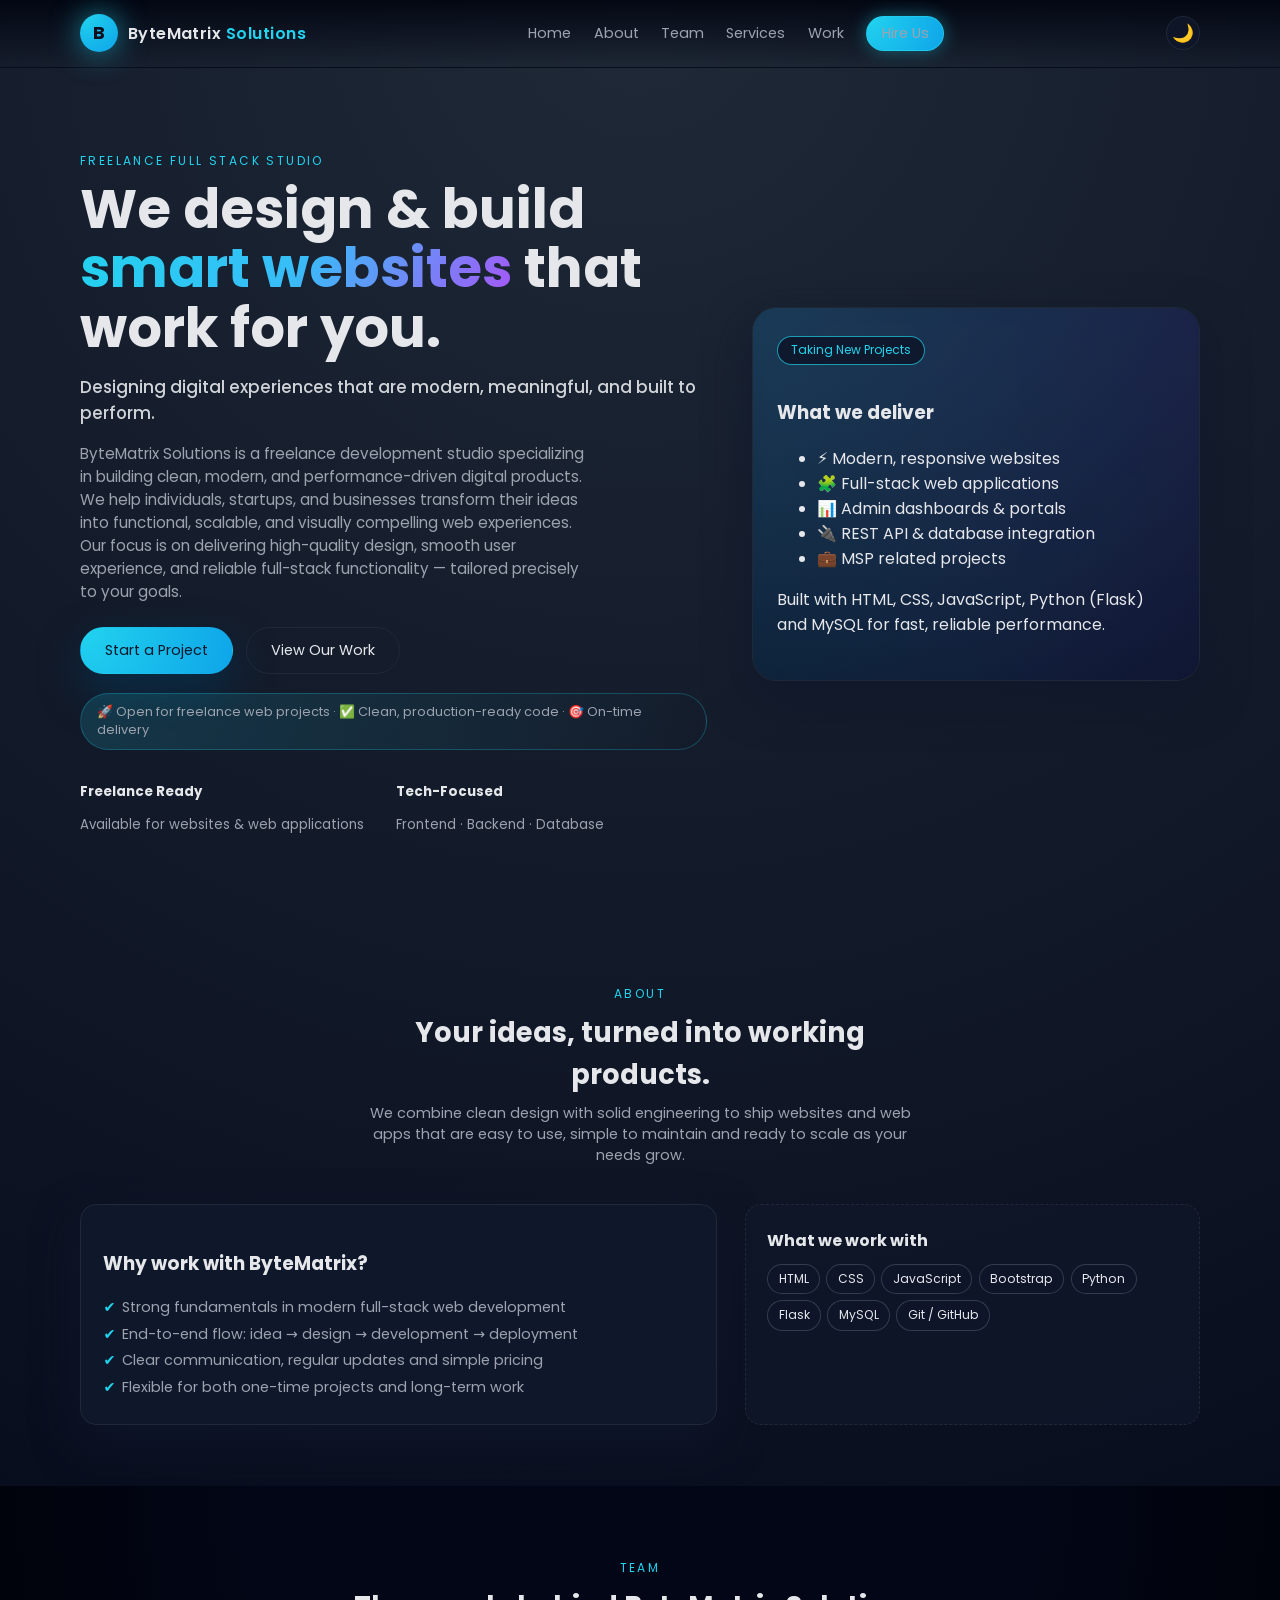
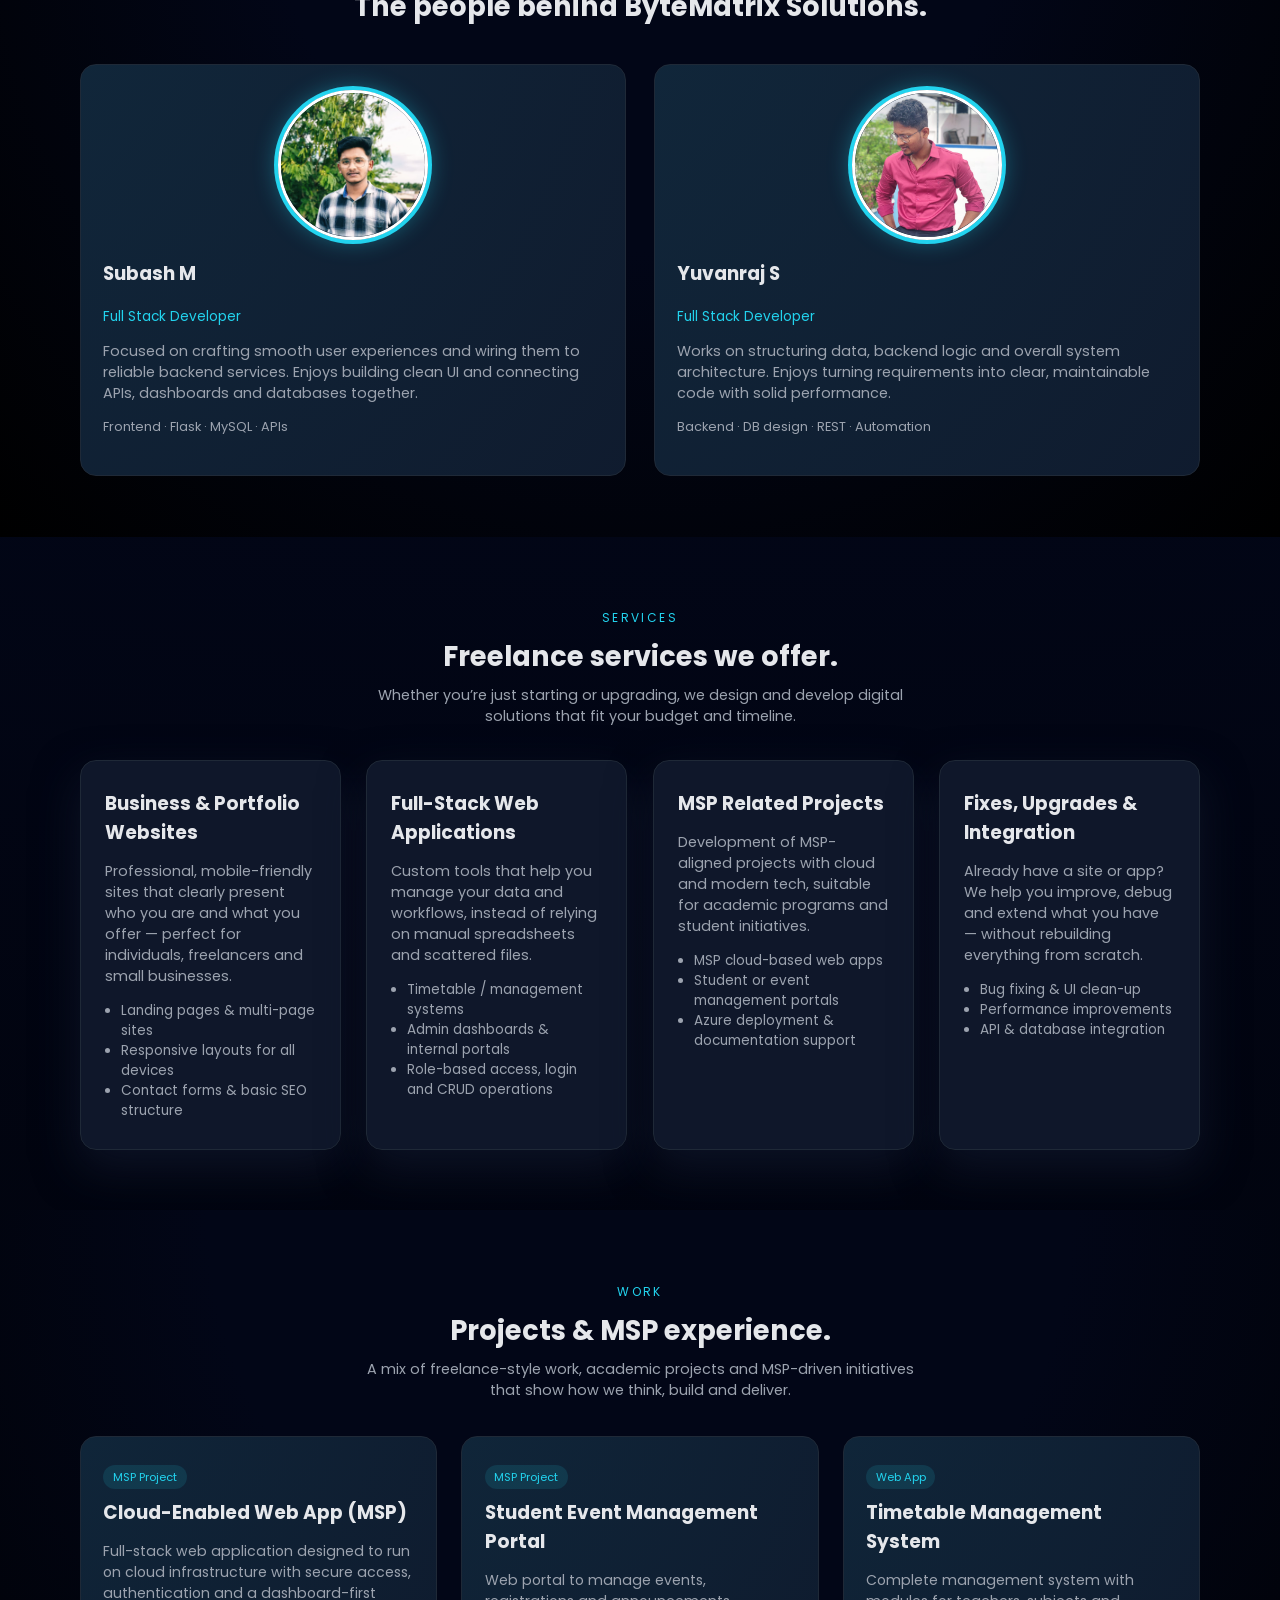
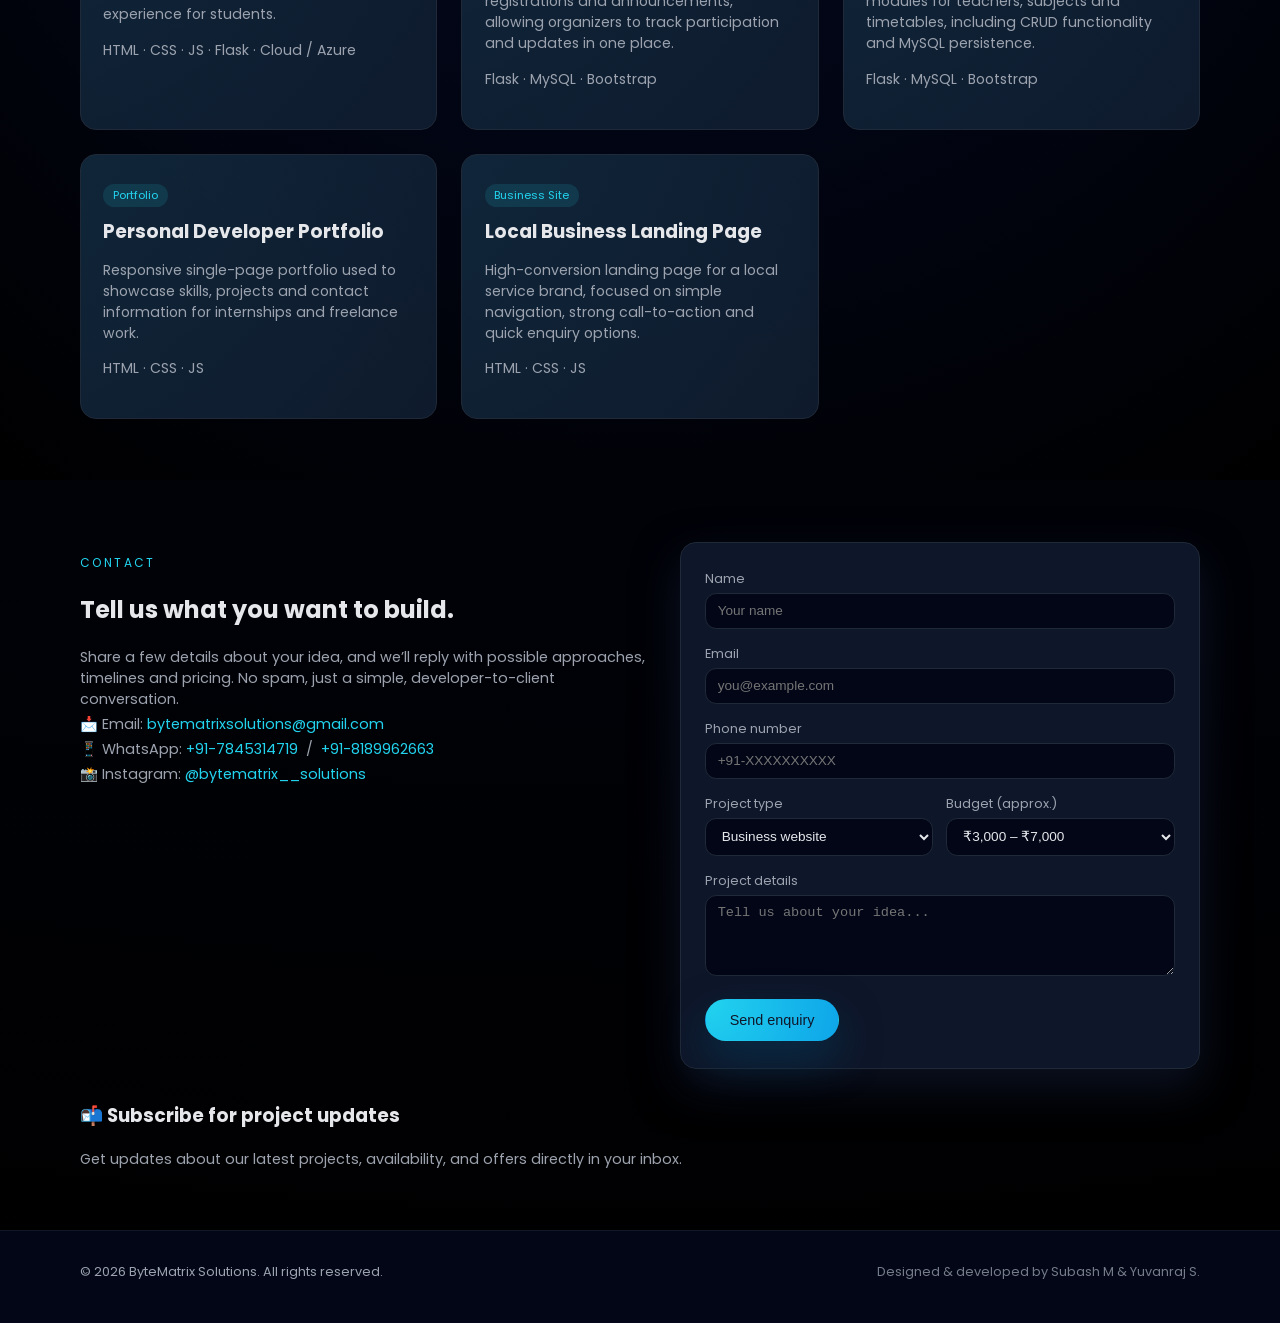
==== commit fa8288b3: "Add Kit newsletter signup to contact section" ====
--- a/index.html
+++ b/index.html
@@ -458,6 +458,17 @@
           </button>
         </form>
       </div>
+
+      <!-- NEWSLETTER SIGNUP (Kit embed) -->
+      <div class="container" style="margin-top: 2rem;">
+        <h3>📬 Subscribe for project updates</h3>
+        <p class="section-sub">
+          Get updates about our latest projects, availability, and offers directly in your inbox.
+        </p>
+
+        <!-- Kit form script -->
+        <script async data-uid="3629f5edd1" src="https://bytematrixsolutions.kit.com/3629f5edd1/index.js"></script>
+      </div>
     </section>
   </main>
 
